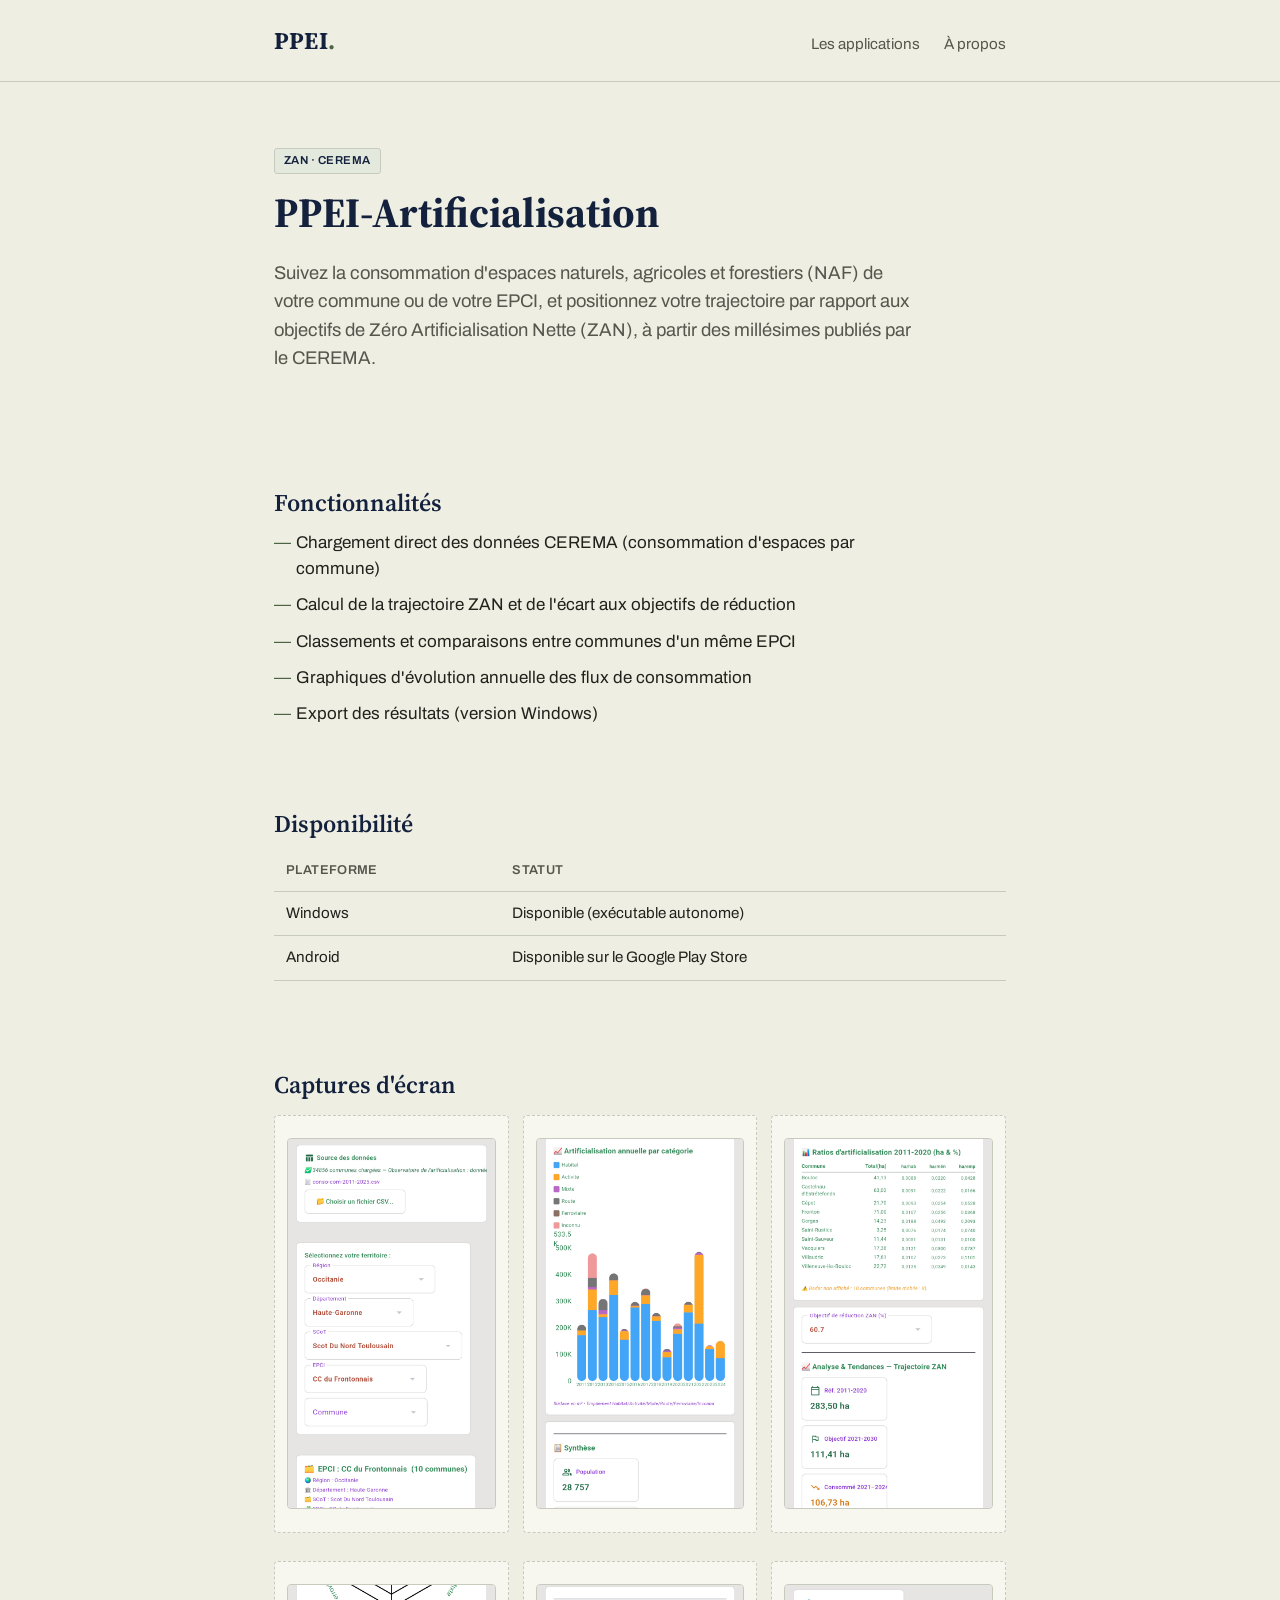
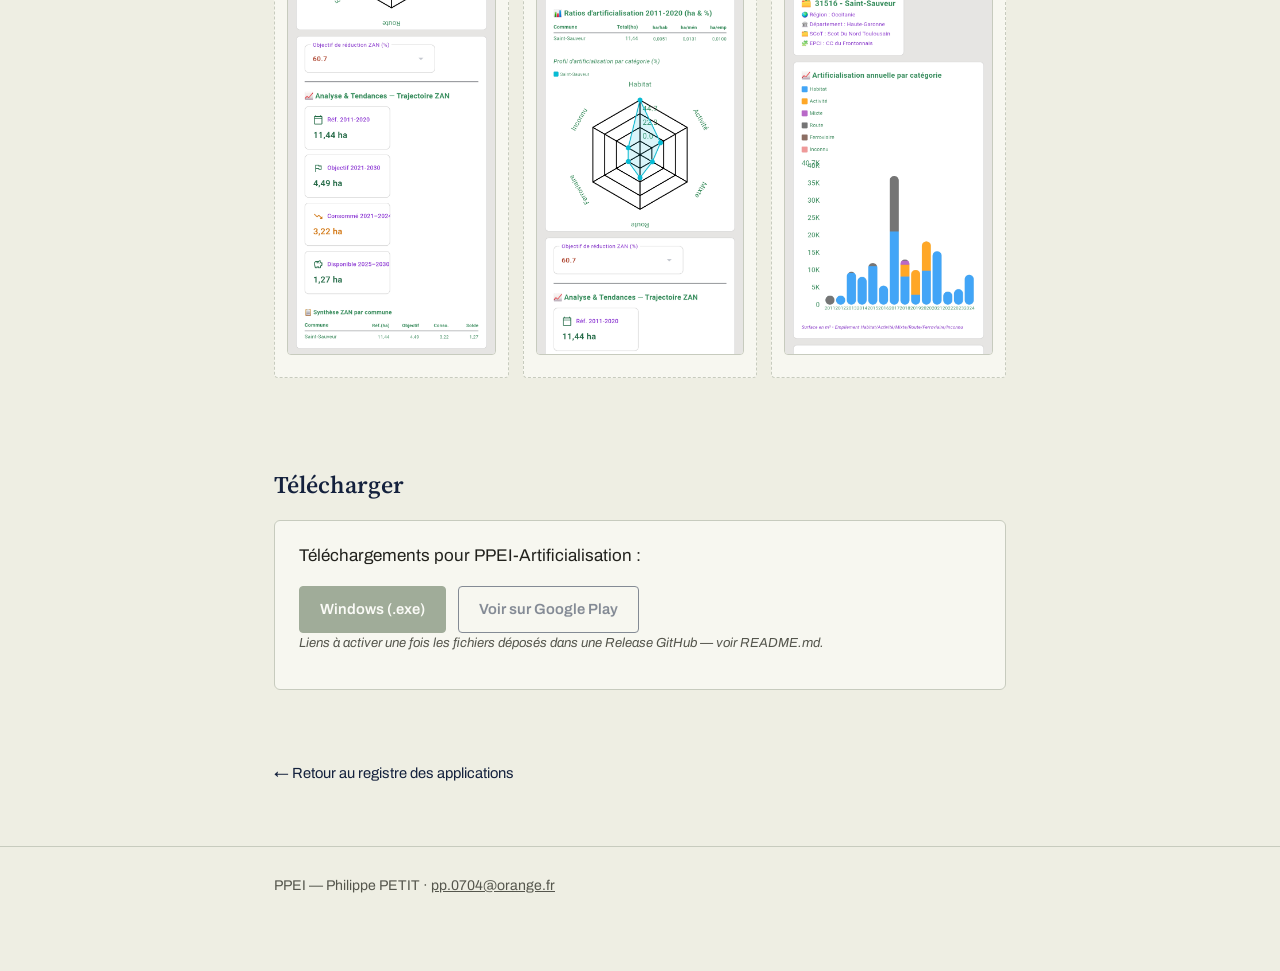
==== artificialisation.html @ b0f6e442 "Add files via upload" ====
<!DOCTYPE html>
<html lang="fr">
<head>
<meta charset="UTF-8">
<meta name="viewport" content="width=device-width, initial-scale=1.0">
<title>PPEI-Artificialisation — PPEI</title>
<meta name="description" content="Suivi de la consommation d'espaces et de la trajectoire ZAN à partir des données CEREMA.">
<link rel="stylesheet" href="styles.css">
</head>
<body>

<header class="site-header">
  <div class="wrap">
    <a href="index.html" class="wordmark">PPEI<span>.</span></a>
    <nav>
      <a href="index.html#registre">Les applications</a>
      <a href="index.html#a-propos">À propos</a>
    </nav>
  </div>
</header>

<section class="hero">
  <div class="wrap">
    <span class="eyebrow-tag">ZAN · CEREMA</span>
    <h1>PPEI-Artificialisation</h1>
    <p class="lede">Suivez la consommation d'espaces naturels, agricoles et forestiers (NAF) de votre commune ou de votre EPCI, et positionnez votre trajectoire par rapport aux objectifs de Zéro Artificialisation Nette (ZAN), à partir des millésimes publiés par le CEREMA.</p>
  </div>
</section>

<main class="wrap">

  <section class="content-section">
    <h2>Fonctionnalités</h2>
    <ul class="feature-list">
      <li>Chargement direct des données CEREMA (consommation d'espaces par commune)</li>
      <li>Calcul de la trajectoire ZAN et de l'écart aux objectifs de réduction</li>
      <li>Classements et comparaisons entre communes d'un même EPCI</li>
      <li>Graphiques d'évolution annuelle des flux de consommation</li>
      <li>Export des résultats (version Windows)</li>
    </ul>
  </section>

  <section class="content-section">
    <h2>Disponibilité</h2>
    <table class="availability-table">
      <tr><th>Plateforme</th><th>Statut</th></tr>
      <tr><td>Windows</td><td>Disponible (exécutable autonome)</td></tr>
      <tr><td>Android</td><td>Disponible sur le Google Play Store</td></tr>
    </table>
  </section>

  <section class="content-section">
    <h2>Captures d'écran</h2>
    <div class="screenshot-gallery">
      <div class="screenshot-placeholder"><img src="./assets/screenshots/artificialisation-1.jpg" /></div>
      <div class="screenshot-placeholder"><img src="./assets/screenshots/artificialisation-2.jpg" /></div>
      <div class="screenshot-placeholder"><img src="./assets/screenshots/artificialisation-3.jpg" /></div>
    </div>
    <div class="screenshot-gallery">
      <div class="screenshot-placeholder"><img src="./assets/screenshots/artificialisation-4.jpg" /></div>
      <div class="screenshot-placeholder"><img src="./assets/screenshots/artificialisation-5.jpg" /></div>
      <div class="screenshot-placeholder"><img src="./assets/screenshots/artificialisation-6.jpg" /></div>
    </div>
    
  </section>

  <section class="content-section">
    <h2>Télécharger</h2>
    <div class="download-block">
      <p>Téléchargements pour PPEI-Artificialisation :</p>
      <div class="btn-row">
        <a class="btn btn-primary" href="#" aria-disabled="true">Windows (.exe)</a>
        <a class="btn btn-secondary" href="#" aria-disabled="true">Voir sur Google Play</a>
      </div>
      <p class="note-todo">Liens à activer une fois les fichiers déposés dans une Release GitHub — voir README.md.</p>
    </div>
  </section>

  <a class="back-link" href="index.html">← Retour au registre des applications</a>
</main>

<footer class="site-footer">
  <div class="wrap">
    <p>PPEI — Philippe PETIT · <a href="mailto:pp.0704@orange.fr">pp.0704@orange.fr</a></p>
  </div>
</footer>

</body>
</html>
---- styles.css ----
@import url('https://fonts.googleapis.com/css2?family=Source+Serif+4:opsz,wght@8..60,400;8..60,600;8..60,700&family=Archivo:wght@400;500;600;700&display=swap');

:root {
  --ink: #22221D;
  --ink-soft: #55564D;
  --paper: #EEEEE3;
  --paper-raised: #F7F7F0;
  --line: #C7CBBE;
  --marine: #14213D;
  --marine-soft: #2C3A5C;
  --terrain: #4C6444;
  --terrain-soft: #E4E9DE;
  --stamp: #A13D2D;
  --stamp-soft: #F2E1DC;
  --max-width: 780px;
}

* { box-sizing: border-box; }

html { scroll-behavior: smooth; }

body {
  margin: 0;
  background: var(--paper);
  color: var(--ink);
  font-family: 'Archivo', system-ui, sans-serif;
  font-size: 17px;
  line-height: 1.55;
  -webkit-font-smoothing: antialiased;
}

h1, h2, h3 {
  font-family: 'Source Serif 4', Georgia, serif;
  font-weight: 600;
  color: var(--marine);
  line-height: 1.2;
  margin: 0 0 0.5em 0;
}

h1 { font-size: 2.6rem; font-weight: 700; }
h2 { font-size: 1.5rem; margin-top: 2.4em; }
h3 { font-size: 1.15rem; margin-top: 1.6em; }

p { margin: 0 0 1em 0; max-width: 68ch; }

a { color: var(--marine); }
a:focus-visible, button:focus-visible, .btn:focus-visible {
  outline: 3px solid var(--terrain);
  outline-offset: 2px;
}

.wrap {
  max-width: var(--max-width);
  margin: 0 auto;
  padding: 0 24px;
}

/* ---------- En-tête ---------- */

.site-header {
  border-bottom: 1px solid var(--line);
  padding: 22px 0;
}

.site-header .wrap {
  display: flex;
  align-items: baseline;
  justify-content: space-between;
  gap: 16px;
  flex-wrap: wrap;
}

.wordmark {
  font-family: 'Source Serif 4', serif;
  font-weight: 700;
  font-size: 1.5rem;
  color: var(--marine);
  text-decoration: none;
  letter-spacing: 0.01em;
}

.wordmark span {
  color: var(--terrain);
}

.site-header nav a {
  color: var(--ink-soft);
  text-decoration: none;
  font-size: 0.95rem;
  margin-left: 20px;
}

.site-header nav a:hover { color: var(--marine); }

/* ---------- Hero ---------- */

.hero {
  position: relative;
  padding: 64px 0 40px 0;
  overflow: hidden;
}

.hero-grid {
  position: absolute;
  top: -20px;
  right: -40px;
  width: 260px;
  height: 260px;
  opacity: 0.55;
  z-index: 0;
}

.hero-grid path {
  stroke: var(--line);
  stroke-width: 1;
  fill: none;
  stroke-dasharray: 900;
  stroke-dashoffset: 900;
  animation: draw-grid 1.8s ease-out forwards;
}

@media (prefers-reduced-motion: reduce) {
  .hero-grid path { animation: none; stroke-dashoffset: 0; }
}

@keyframes draw-grid {
  to { stroke-dashoffset: 0; }
}

.hero .wrap { position: relative; z-index: 1; }

.eyebrow-tag {
  display: inline-block;
  font-family: 'Archivo', sans-serif;
  font-weight: 600;
  font-size: 0.72rem;
  letter-spacing: 0.04em;
  color: var(--marine);
  background: var(--terrain-soft);
  border: 1px solid var(--line);
  border-radius: 3px;
  padding: 3px 9px;
  margin-bottom: 14px;
}

.eyebrow-tag.tag-secours {
  color: var(--stamp);
  background: var(--stamp-soft);
}

.hero p.lede {
  font-size: 1.15rem;
  color: var(--ink-soft);
  max-width: 58ch;
}

/* ---------- Registre (liste des applications, page d'accueil) ---------- */

.register {
  border-top: 1px solid var(--line);
  margin-top: 24px;
}

.dossier-row {
  display: flex;
  align-items: flex-start;
  gap: 20px;
  padding: 26px 0;
  border-bottom: 1px solid var(--line);
  text-decoration: none;
  color: inherit;
}

.dossier-row:hover .dossier-title { color: var(--terrain); }

.dossier-code {
  flex: 0 0 100px;
  font-family: 'Archivo', sans-serif;
  font-weight: 700;
  font-size: 0.78rem;
  letter-spacing: 0.03em;
  color: var(--marine);
  padding-top: 4px;
}

.dossier-body {
  flex: 1 1 auto;
  min-width: 0;
}

.dossier-title {
  font-family: 'Source Serif 4', serif;
  font-weight: 600;
  font-size: 1.25rem;
  color: var(--ink);
  margin: 0 0 6px 0;
  transition: color 0.15s ease;
}

.dossier-desc {
  color: var(--ink-soft);
  font-size: 0.95rem;
  margin: 0;
  max-width: 56ch;
}

.dossier-arrow {
  flex: 0 0 auto;
  font-size: 1.3rem;
  color: var(--line);
  padding-top: 4px;
}

.dossier-row:hover .dossier-arrow { color: var(--terrain); }

/* ---------- Sections de contenu (pages d'application) ---------- */

.content-section {
  padding-bottom: 8px;
}

ul.feature-list {
  padding-left: 0;
  list-style: none;
  margin: 0 0 1em 0;
}

ul.feature-list li {
  padding-left: 22px;
  position: relative;
  margin-bottom: 10px;
  max-width: 62ch;
}

ul.feature-list li::before {
  content: "—";
  position: absolute;
  left: 0;
  color: var(--terrain);
}

.availability-table {
  width: 100%;
  border-collapse: collapse;
  margin: 12px 0 24px 0;
  font-size: 0.95rem;
}

.availability-table th, .availability-table td {
  text-align: left;
  padding: 10px 12px;
  border-bottom: 1px solid var(--line);
}

.availability-table th {
  color: var(--ink-soft);
  font-weight: 600;
  font-size: 0.8rem;
  text-transform: uppercase;
  letter-spacing: 0.03em;
}

/* ---------- Galerie de captures d'écran ---------- */

.screenshot-gallery {
  display: flex;
  flex-wrap: wrap;
  gap: 14px;
  margin: 16px 0 28px 0;
}

.screenshot-gallery > * {
  flex: 1 1 200px;
  max-width: 240px;
}

.screenshot-placeholder {
  aspect-ratio: 9 / 16;
  background: var(--paper-raised);
  border: 1px dashed var(--line);
  border-radius: 4px;
  display: flex;
  align-items: center;
  justify-content: center;
  color: var(--ink-soft);
  font-size: 0.8rem;
  text-align: center;
  padding: 12px;
}

.screenshot-gallery img {
  width: 100%;
  aspect-ratio: 9 / 16;
  object-fit: cover;
  border-radius: 4px;
  border: 1px solid var(--line);
}

/* ---------- Boutons de téléchargement ---------- */

.download-block {
  background: var(--paper-raised);
  border: 1px solid var(--line);
  border-radius: 6px;
  padding: 22px 24px;
  margin: 20px 0 32px 0;
}

.btn-row {
  display: flex;
  flex-wrap: wrap;
  gap: 12px;
  margin-top: 14px;
}

.btn {
  display: inline-block;
  font-family: 'Archivo', sans-serif;
  font-weight: 600;
  font-size: 0.92rem;
  text-decoration: none;
  padding: 11px 20px;
  border-radius: 4px;
  border: 1px solid var(--marine);
}

.btn-primary {
  background: var(--terrain);
  border-color: var(--terrain);
  color: white;
}

.btn-secondary {
  background: transparent;
  color: var(--marine);
}

.btn[aria-disabled="true"] {
  opacity: 0.5;
  pointer-events: none;
}

.note-todo {
  font-size: 0.82rem;
  color: var(--ink-soft);
  font-style: italic;
}

/* ---------- Pied de page ---------- */

.site-footer {
  border-top: 1px solid var(--line);
  margin-top: 60px;
  padding: 28px 0 60px 0;
  color: var(--ink-soft);
  font-size: 0.88rem;
}

.site-footer a { color: var(--ink-soft); }

.back-link {
  display: inline-block;
  margin: 32px 0 0 0;
  color: var(--marine);
  text-decoration: none;
  font-size: 0.92rem;
}

.back-link:hover { text-decoration: underline; }

@media (max-width: 600px) {
  h1 { font-size: 2rem; }
  .dossier-row { flex-direction: column; gap: 4px; }
  .dossier-arrow { display: none; }
  .hero-grid { width: 160px; height: 160px; }
}
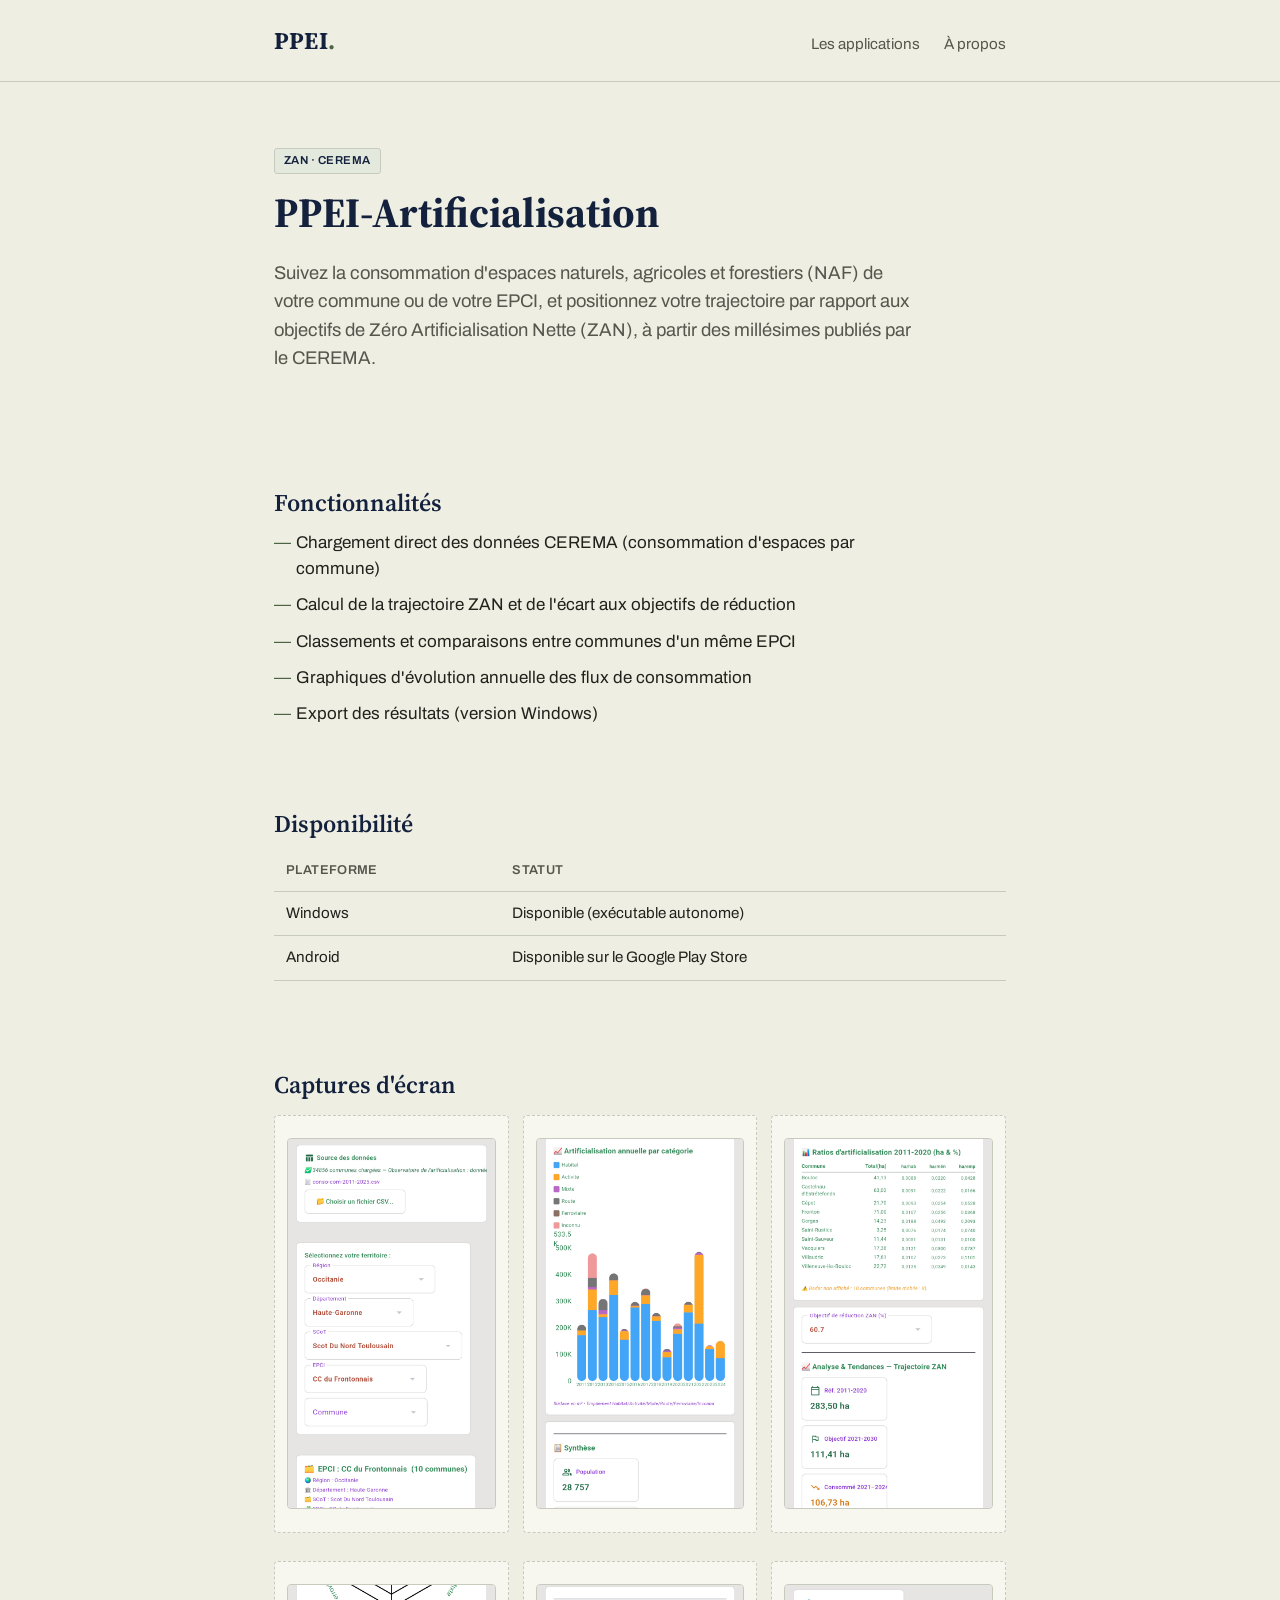
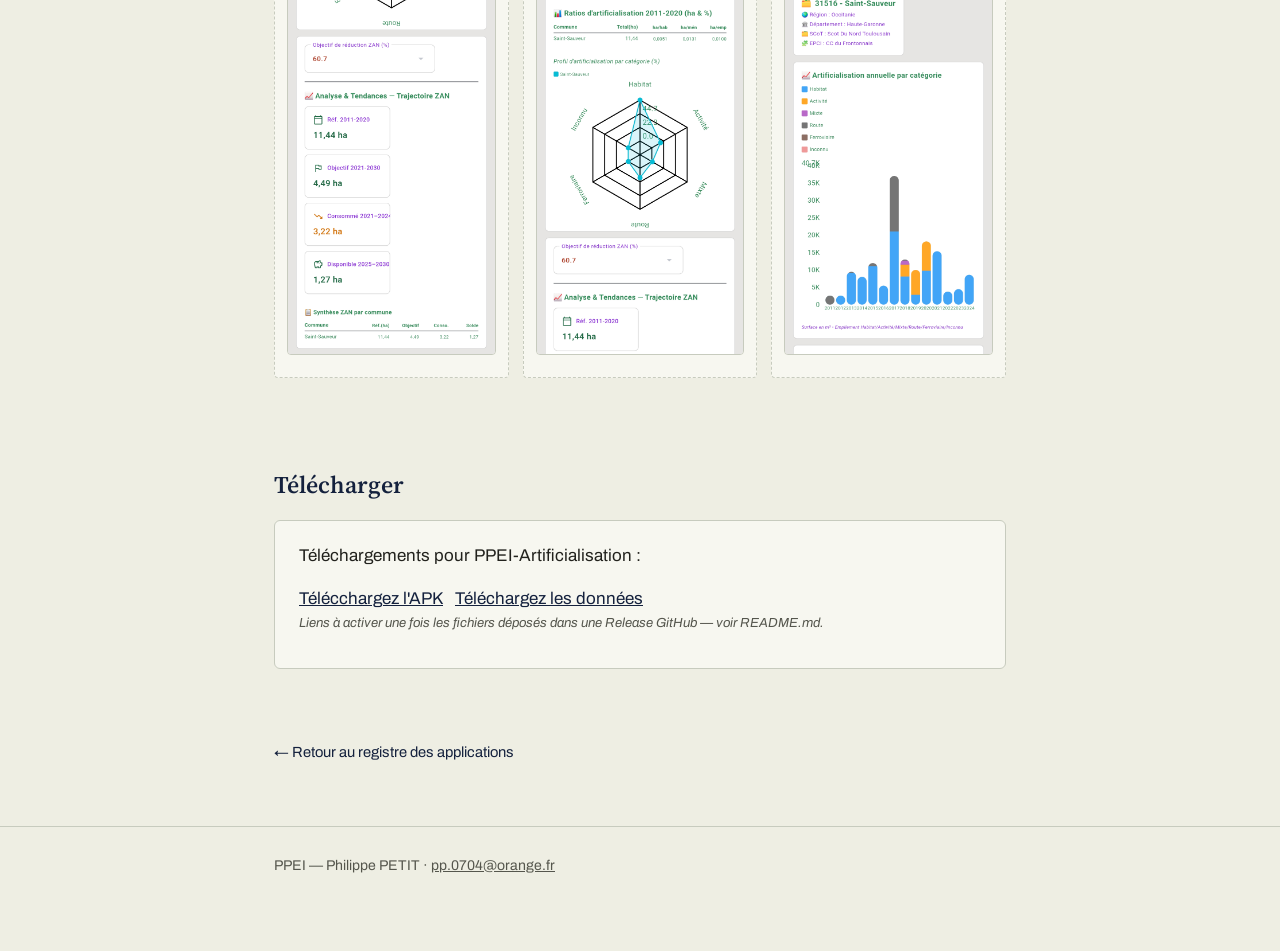
==== commit 038d0145: "Add files via upload" ====
--- a/artificialisation.html
+++ b/artificialisation.html
@@ -69,8 +69,9 @@
     <div class="download-block">
       <p>Téléchargements pour PPEI-Artificialisation :</p>
       <div class="btn-row">
-        <a class="btn btn-primary" href="#" aria-disabled="true">Windows (.exe)</a>
-        <a class="btn btn-secondary" href="#" aria-disabled="true">Voir sur Google Play</a>
+        <!--<a class="btn btn-primary" href="#" aria-disabled="true">Windows (.exe)</a> -->
+        <a href="https://github.com/ppetit0704-dotcom/ppei-site/releases/download/V1.2.10Artificialisation/PPEI_Artificialisation.-.V1.-.smartphone.apk" aria-disabled="true">Télécchargez l'APK</a>
+		<a href="https://github.com/ppetit0704-dotcom/ppei-site/releases/download/V1.2.10Artificialisation/conso-com-2011-2025.csv">Téléchargez les données</a>
       </div>
       <p class="note-todo">Liens à activer une fois les fichiers déposés dans une Release GitHub — voir README.md.</p>
     </div>
